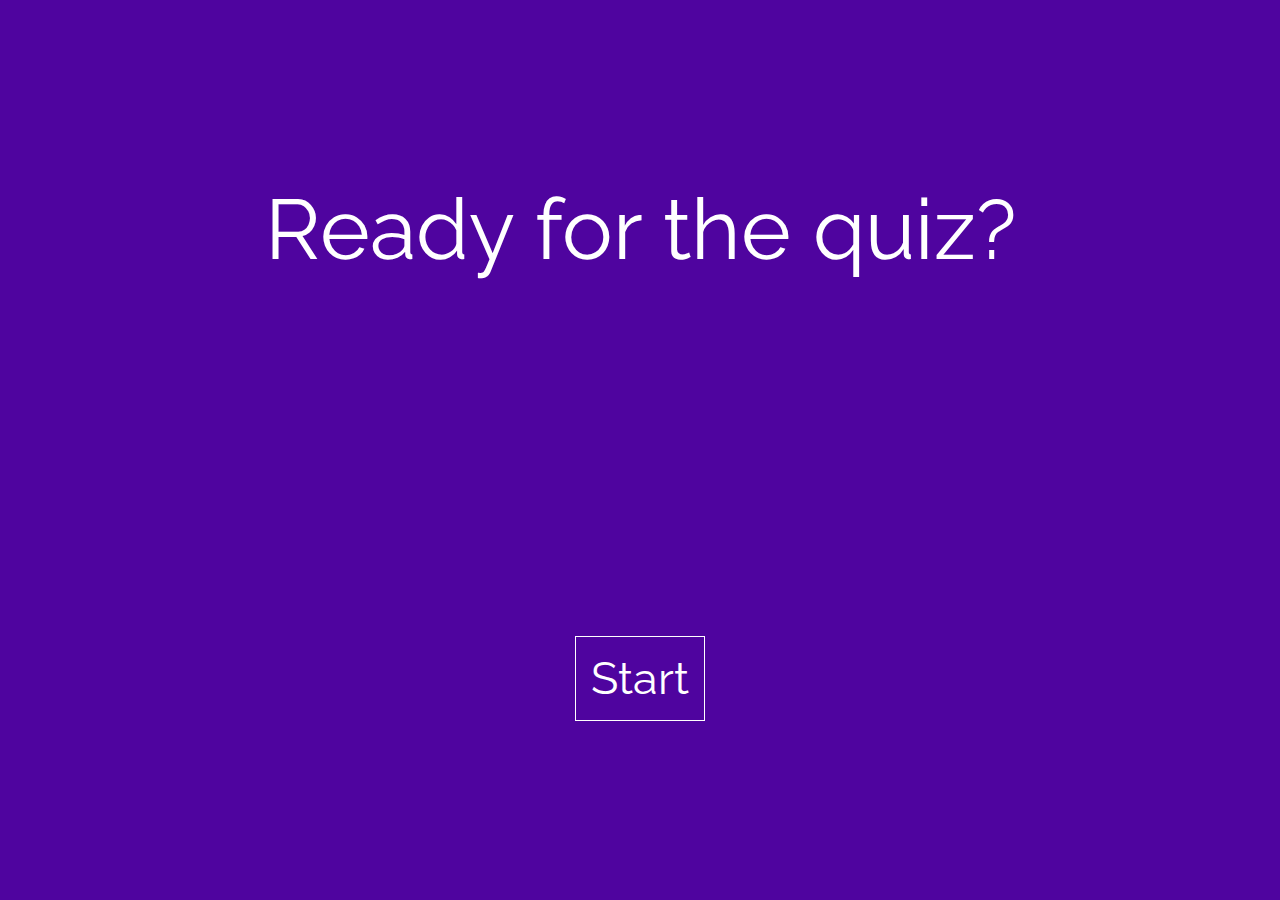
==== quiz.html @ c68d89b7 "Add files via upload" ====
<!DOCTYPE html>
<html lang="en">
<head>
    <meta charset="UTF-8">
    <meta http-equiv="X-UA-Compatible" content="IE=edge">
    <meta name="viewport" content="width=device-width, initial-scale=1.0">
    <link rel="stylesheet" href="quiz.css">
    <title>C++ QUIZ</title>
    <style>
          @import url('https://fonts.googleapis.com/css2?family=Indie+Flower&family=Merriweather+Sans:wght@800&family=Montserrat&family=Noto+Sans+JP&family=Oleo+Script+Swash+Caps&family=Raleway:wght@300;400&family=Roboto+Condensed:wght@700&family=Water+Brush&display=swap');
    </style>
</head>
<body >
    <div id="intro">
        <div id="start1">Ready for the quiz?</div>
        <div id="start2" onclick="q1()">Start</div>
    </div>
    <div id="q1" class="qs" class="display_none" >
        <div class="question">Who invented C++?</div>
        <div class="options">
        <li class="opt" onclick="q2()"> Dennis Ritchie</li>
        <li class="opt" onclick="q2()"> Ken Thompson</li>
        <li class="opt" onclick="q2()"> Brian Karnighan</li>
        <li class="opt" onclick="ans(),q2()" > Bjarne Stroustrup</li>
    </div>
  
    </div>
    <div id="q2" class="qs" class="display_none" >
        <div class="question">What is C++?</div>
        <div class="options">
        <li class="opt" onclick="q3()"> C++ is an object oriented programming language</li>
        <li class="opt" onclick="q3()"> C++ is a procedural programming language</li>
        <li class="opt" onclick="ans(),q3()"> C++ supports both procedural and object oriented programming language</li>
        <li class="opt" onclick="q3()" > C++ is a functional programming language</li>
    </div>
    </div>
    <div id="q3" class="qs" class="display_none" >
        <div class="question">Which is the correct syntax in C++?</div>
        <div class="options">
        <li class="opt" onclick="q4()"> #include[header-file-name]</li>
        <li class="opt" onclick="q4()"> #include"header-file-name"</li>
        <li class="opt" onclick="q4()"> #include< header-file-name.h></li>
        <li class="opt" onclick="ans(),q4()" > #include< header-file-name></li>
    </div>
    </div>
    <div id="q4" class="qs" class="display_none" >
        <div class="question">Which is used for comments in C++?</div>
        <div class="options">
        <li class="opt" onclick="ans(),q5()"> /*comment*/</li>
        <li class="opt" onclick="q5()"> //comment*/</li>
        <li class="opt" onclick="q5()"> //comment</li>
        <li class="opt" onclick="q5()" >both //comment and /*comment*/ </li>
    </div>
    </div>
    <div id="q5" class="qs" class="display_none" >
        <div class="question">Which user-defined header file extension used in C++?</div>
        <div class="options">
        <li class="opt" onclick="q6()">hg</li>
        <li class="opt" onclick="q6()"> cpp</li>
        <li class="opt" onclick="q6(),ans()"> h</li>
        <li class="opt" onclick="q6()" >hf </li>
    </div>
    </div>
    <div id="q6" class="qs" class="display_none" >
        <div class="question">Which of the following is a correct identifier in C++?</div>
        <div class="options">
        <li class="opt" onclick="q7()">VAR_1234</li>
        <li class="opt" onclick="q7()">$var_name</li>
        <li class="opt" onclick="q7()"> 7VARNAME</li>
        <li class="opt" onclick="q7(),ans()" >7var_name </li>
    </div>
    </div>
    <div id="q7" class="qs" class="display_none" >
        <div class="question">Which of the following is not a type of constructor in C++?</div>
        <div class="options">
        <li class="opt" onclick="q8()">Default Constructor</li>
        <li class="opt" onclick="q8()">Parametarized Constructor</li>
        <li class="opt" onclick="q8(),ans()">Copy Constructor</li>
        <li class="opt" onclick="q8()" >Friend Constructor </li>
    </div>
    </div>
    <div id="q8" class="qs" class="display_none" >
        <div class="question">Which of the following approach is used by C++?</div>
        <div class="options">
        <li class="opt" onclick="q9()">Left-Right</li>
        <li class="opt" onclick="q9()">Right-Left</li>
        <li class="opt" onclick="q9(),ans()">Bottom-Up</li>
        <li class="opt" onclick="q9()" >Top-Down </li>
    </div>
    </div>
    <div id="q9" class="qs" class="display_none" >
        <div class="question">Constants in C++ are also known as?</div>
        <div class="options">
        <li class="opt" onclick="q10()">Preprocessors</li>
        <li class="opt" onclick="q10(),ans()">Literals</li>
        <li class="opt" onclick="q10()">Const</li>
        <li class="opt" onclick="q10()" >None</li>
    </div>
    </div>
    <div id="q10" class="qs" class="display_none" >
        <div class="question">What a C++ class hold?</div>
        <div class="options">
        <li class="opt" onclick="result()">Functions</li>
        <li class="opt" onclick="result()">Data</li>
        <li class="opt" onclick="result()">Arrays</li>
        <li class="opt" onclick="ans(),result()" >Both Functions and Arrays</li>
    </div>
    </div>
    <div class="qs" id="result">
        <div id="declare">Your Score Out Of 10 is</div>
        <div id="score" ></div>
    </div>
    <script>
        
        // console.log("hello");
        function q1(){
            document.getElementById('intro').style.display="none";
            document.getElementById('q1').style.display="flex";
        }
        function q2(){
            document.getElementById('q1').style.display="none";
            document.getElementById('q2').style.display="flex";
        }
        function q3(){
            document.getElementById('q2').style.display="none";
            document.getElementById('q3').style.display="flex";
        }
        function q4(){
            document.getElementById('q3').style.display="none";
            document.getElementById('q4').style.display="flex";
        }
        function q5(){
            document.getElementById('q4').style.display="none";
            document.getElementById('q5').style.display="flex";
        }
        function q6(){
            document.getElementById('q5').style.display="none";
            document.getElementById('q6').style.display="flex";
        }
        function q7(){
            document.getElementById('q6').style.display="none";
            document.getElementById('q7').style.display="flex";
        }
        function q8(){
            document.getElementById('q7').style.display="none";
            document.getElementById('q8').style.display="flex";
        }
        function q9(){
            document.getElementById('q8').style.display="none";
            document.getElementById('q9').style.display="flex";
        }
        function q10(){
            document.getElementById('q9').style.display="none";
            document.getElementById('q10').style.display="flex";
        }
        let count=0;
        function ans(){
            count=count+1;
            console.log(count);
        }
        function result(){
            document.getElementById('q10').style.display="none";
            document.getElementById('result').style.display="flex";
            document.getElementById('score').innerHTML=count;

        }
    </script>
</body>
</html>
---- quiz.css ----
body{
    margin:0;
}

#intro{
    height: 100vh;
    width: 100vw;
    background-color: rgb(79, 4, 159);
    display: flex;
    flex-direction: column;
    justify-content: space-around;
    align-items:center;
    font-size: 10px;
}
#start1{
    
   font-size: 85px;
   color: white;
   font-family: 'Raleway', sans-serif; 
}
#start2{
   font-size: 45px;
    color: white;
     font-family: 'Raleway', sans-serif; 
     border: 1px solid white;
     padding: 15px;
     
}
#start2:hover{
    background-color:white ;
    color:black;
}
.qs{
    height: 100vh;
    width: 100vw;
    background-color: rgb(79, 4, 159);
    display: flex;
    flex-direction: column;
    justify-content: space-around;
    align-items:center;
    font-size: 10px;
}
.question{
    font-size: 85px;
    color: white;
    font-family: 'Raleway', sans-serif; 
    display: flex;
    justify-content: center;
    box-sizing: border-box;
}
.options{
    display: flex;
    flex-direction: column;
    list-style: none;
    flex-wrap: wrap;
    

}
.opt{
    color: white;
    font-size: 30px;
    letter-spacing: 7px;
    margin-top: 25px;
    border-radius: 20px;
    /* display: block; */
    padding: 15px;
    width: 50vw;
    display: flex;
    justify-content: center;
}
.opt:hover{
    border: 1px solid white;
    border-radius: 20px;
    background-color: white;
    color: black;
}
#q1{
    display: none;
}
#q2{
    display: none;
}
#q3{
    display: none;
}
#q4{
    display: none;
}
#q5{
    display: none;
}
#q6{
    display: none;
}
#q7{
    display: none;
}
#q8{
    display: none;
}
#q9{
    display: none;
}
#q10{
    display: none;
}
#result{
    display: none;

}
#declare{
    
    font-size: 85px;
    color: white;
    font-family: 'Raleway', sans-serif; 
 }
 #score{
    font-size:100px;
     color: white;
      font-family: 'Raleway', sans-serif; 
      
      
      
 }
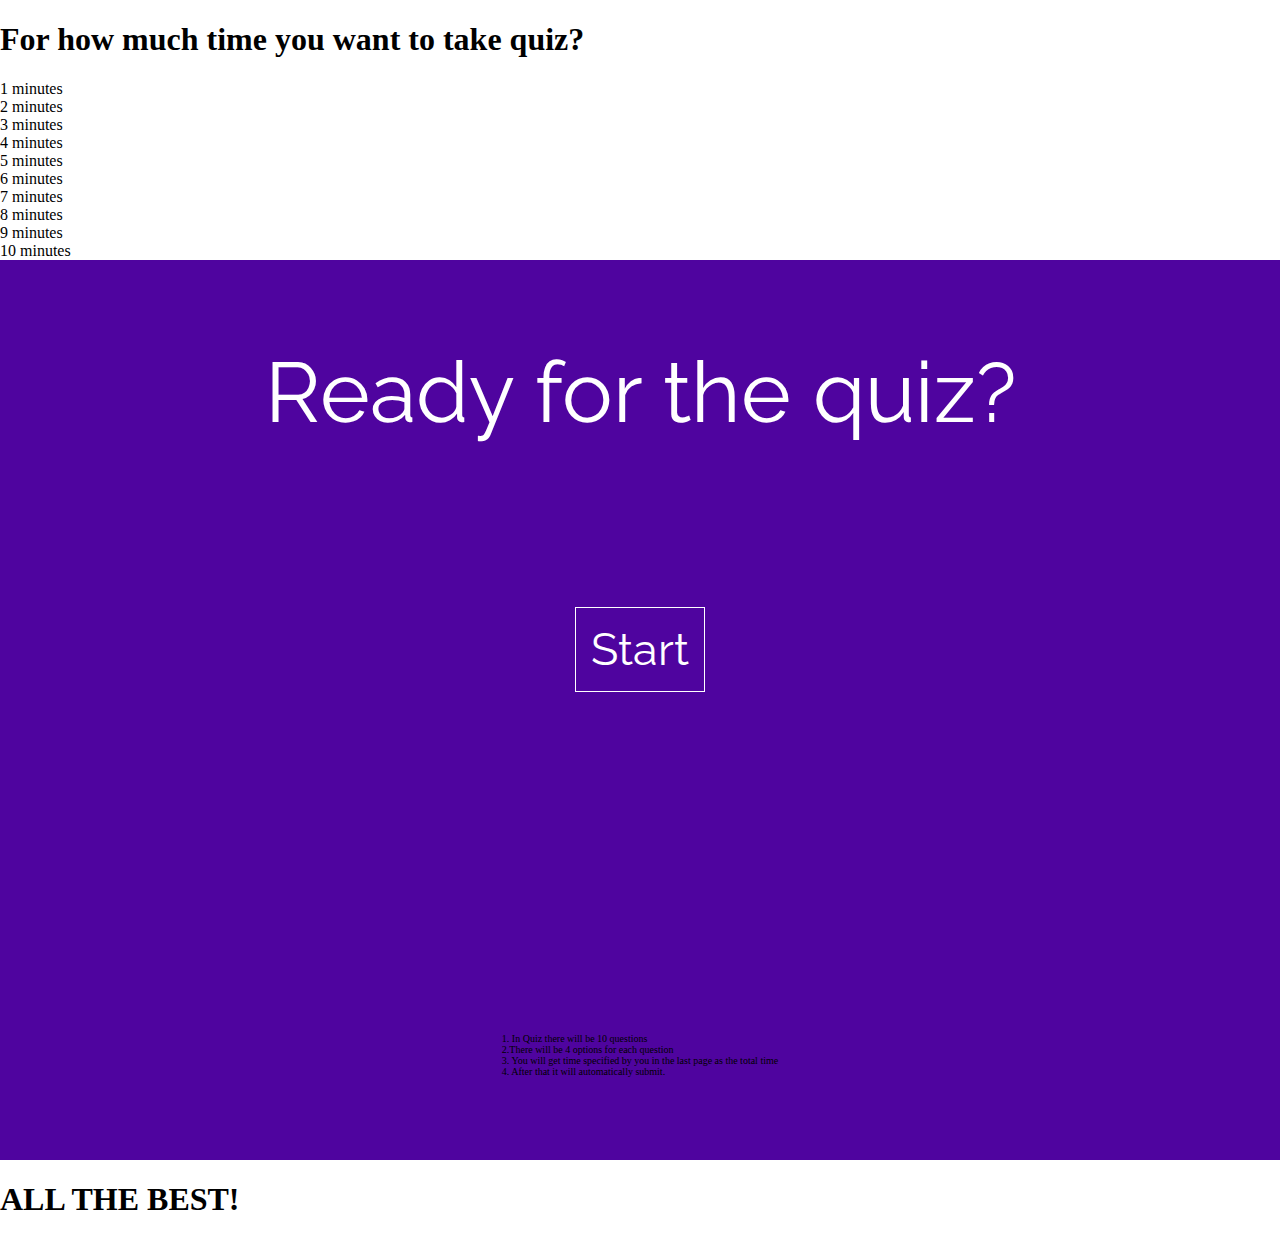
==== commit 9748daec: "Update quiz.html" ====
--- a/quiz.html
+++ b/quiz.html
@@ -1,5 +1,6 @@
 <!DOCTYPE html>
 <html lang="en">
+
 <head>
     <meta charset="UTF-8">
     <meta http-equiv="X-UA-Compatible" content="IE=edge">
@@ -7,163 +8,334 @@
     <link rel="stylesheet" href="quiz.css">
     <title>C++ QUIZ</title>
     <style>
-          @import url('https://fonts.googleapis.com/css2?family=Indie+Flower&family=Merriweather+Sans:wght@800&family=Montserrat&family=Noto+Sans+JP&family=Oleo+Script+Swash+Caps&family=Raleway:wght@300;400&family=Roboto+Condensed:wght@700&family=Water+Brush&display=swap');
+        @import url('https://fonts.googleapis.com/css2?family=Indie+Flower&family=Merriweather+Sans:wght@800&family=Montserrat&family=Noto+Sans+JP&family=Oleo+Script+Swash+Caps&family=Raleway:wght@300;400&family=Roboto+Condensed:wght@700&family=Water+Brush&display=swap');
     </style>
 </head>
-<body >
+
+<body>
+    <div id="time">
+        <h1>For how much time you want to take quiz?</h1>
+        <div id="options">
+            <div class="opti" onclick="t1(),intro()">1 minutes</div>
+            <div class="opti" onclick="t2(),intro()">2 minutes</div>
+            <div class="opti" onclick="t3(),intro()">3 minutes</div>
+            <div class="opti" onclick="t4(),intro()">4 minutes</div>
+            <div class="opti" onclick="t5(),intro()">5 minutes</div>
+            <div class="opti" onclick="t6(),intro()">6 minutes</div>
+            <div class="opti" onclick="t7(),intro()">7 minutes</div>
+            <div class="opti" onclick="t8(),intro()">8 minutes</div>
+            <div class="opti" onclick="t9(),intro()">9 minutes</div>
+            <div class="opti" onclick="t10(),intro()">10 minutes</div>
+        </div>
+    </div>
     <div id="intro">
         <div id="start1">Ready for the quiz?</div>
-        <div id="start2" onclick="q1()">Start</div>
-    </div>
-    <div id="q1" class="qs" class="display_none" >
+        <div id="start2" onclick="greet()">Start</div>
+        <div id="instructions" onclick="brief()">
+            <img src="qm.jpg" alt="" id="inst_img">
+        </div>
+
+        <div id="instr">
+            1. In Quiz there will be 10 questions <br>2.There will be 4 options for each question <br>3. You will get
+            time specified by you in the last page as the total time <br> 4. After that it will automatically submit.
+        </div>
+    </div>
+    <div id="greet" >
+        <h1>
+            ALL THE BEST!
+        </h1>
+    </div>
+    <div id="q1" class="qs" class="display_none">
         <div class="question">Who invented C++?</div>
         <div class="options">
-        <li class="opt" onclick="q2()"> Dennis Ritchie</li>
-        <li class="opt" onclick="q2()"> Ken Thompson</li>
-        <li class="opt" onclick="q2()"> Brian Karnighan</li>
-        <li class="opt" onclick="ans(),q2()" > Bjarne Stroustrup</li>
-    </div>
-  
-    </div>
-    <div id="q2" class="qs" class="display_none" >
+            <li class="opt" onclick="q2()"> Dennis Ritchie</li>
+            <li class="opt" onclick="q2()"> Ken Thompson</li>
+            <li class="opt" onclick="q2()"> Brian Karnighan</li>
+            <li class="opt" onclick="ans(),q2()"> Bjarne Stroustrup</li>
+        </div>
+    </div>
+
+
+
+    <div id="q2" class="qs" class="display_none">
+
         <div class="question">What is C++?</div>
         <div class="options">
-        <li class="opt" onclick="q3()"> C++ is an object oriented programming language</li>
-        <li class="opt" onclick="q3()"> C++ is a procedural programming language</li>
-        <li class="opt" onclick="ans(),q3()"> C++ supports both procedural and object oriented programming language</li>
-        <li class="opt" onclick="q3()" > C++ is a functional programming language</li>
-    </div>
-    </div>
-    <div id="q3" class="qs" class="display_none" >
+            <li class="opt" onclick="q3()"> C++ is an object oriented programming language</li>
+            <li class="opt" onclick="q3()"> C++ is a procedural programming language</li>
+            <li class="opt" onclick="ans(),q3()"> C++ supports both procedural and object oriented programming language
+            </li>
+            <li class="opt" onclick="q3()"> C++ is a functional programming language</li>
+        </div>
+    </div>
+    <div id="q3" class="qs" class="display_none">
+
         <div class="question">Which is the correct syntax in C++?</div>
         <div class="options">
-        <li class="opt" onclick="q4()"> #include[header-file-name]</li>
-        <li class="opt" onclick="q4()"> #include"header-file-name"</li>
-        <li class="opt" onclick="q4()"> #include< header-file-name.h></li>
-        <li class="opt" onclick="ans(),q4()" > #include< header-file-name></li>
-    </div>
-    </div>
-    <div id="q4" class="qs" class="display_none" >
+            <li class="opt" onclick="q4()"> #include[header-file-name]</li>
+            <li class="opt" onclick="q4()"> #include"header-file-name"</li>
+            <li class="opt" onclick="q4()"> #include< header-file-name.h>
+            </li>
+            <li class="opt" onclick="ans(),q4()"> #include< header-file-name>
+            </li>
+        </div>
+    </div>
+    <div id="q4" class="qs" class="display_none">
+
         <div class="question">Which is used for comments in C++?</div>
         <div class="options">
-        <li class="opt" onclick="ans(),q5()"> /*comment*/</li>
-        <li class="opt" onclick="q5()"> //comment*/</li>
-        <li class="opt" onclick="q5()"> //comment</li>
-        <li class="opt" onclick="q5()" >both //comment and /*comment*/ </li>
-    </div>
-    </div>
-    <div id="q5" class="qs" class="display_none" >
+            <li class="opt" onclick="ans(),q5()"> /*comment*/</li>
+            <li class="opt" onclick="q5()"> //comment*/</li>
+            <li class="opt" onclick="q5()"> //comment</li>
+            <li class="opt" onclick="q5()">both //comment and /*comment*/ </li>
+        </div>
+    </div>
+    <div id="q5" class="qs" class="display_none">
+
         <div class="question">Which user-defined header file extension used in C++?</div>
         <div class="options">
-        <li class="opt" onclick="q6()">hg</li>
-        <li class="opt" onclick="q6()"> cpp</li>
-        <li class="opt" onclick="q6(),ans()"> h</li>
-        <li class="opt" onclick="q6()" >hf </li>
-    </div>
-    </div>
-    <div id="q6" class="qs" class="display_none" >
+            <li class="opt" onclick="q6()">hg</li>
+            <li class="opt" onclick="q6()"> cpp</li>
+            <li class="opt" onclick="q6(),ans()"> h</li>
+            <li class="opt" onclick="q6()">hf </li>
+        </div>
+    </div>
+    <div id="q6" class="qs" class="display_none">
+
         <div class="question">Which of the following is a correct identifier in C++?</div>
         <div class="options">
-        <li class="opt" onclick="q7()">VAR_1234</li>
-        <li class="opt" onclick="q7()">$var_name</li>
-        <li class="opt" onclick="q7()"> 7VARNAME</li>
-        <li class="opt" onclick="q7(),ans()" >7var_name </li>
-    </div>
-    </div>
-    <div id="q7" class="qs" class="display_none" >
+            <li class="opt" onclick="q7()">VAR_1234</li>
+            <li class="opt" onclick="q7()">$var_name</li>
+            <li class="opt" onclick="q7()"> 7VARNAME</li>
+            <li class="opt" onclick="q7(),ans()">7var_name </li>
+        </div>
+    </div>
+    <div id="q7" class="qs" class="display_none">
+
         <div class="question">Which of the following is not a type of constructor in C++?</div>
         <div class="options">
-        <li class="opt" onclick="q8()">Default Constructor</li>
-        <li class="opt" onclick="q8()">Parametarized Constructor</li>
-        <li class="opt" onclick="q8(),ans()">Copy Constructor</li>
-        <li class="opt" onclick="q8()" >Friend Constructor </li>
-    </div>
-    </div>
-    <div id="q8" class="qs" class="display_none" >
+            <li class="opt" onclick="q8()">Default Constructor</li>
+            <li class="opt" onclick="q8()">Parametarized Constructor</li>
+            <li class="opt" onclick="q8(),ans()">Copy Constructor</li>
+            <li class="opt" onclick="q8()">Friend Constructor </li>
+        </div>
+    </div>
+    <div id="q8" class="qs" class="display_none">
+
         <div class="question">Which of the following approach is used by C++?</div>
         <div class="options">
-        <li class="opt" onclick="q9()">Left-Right</li>
-        <li class="opt" onclick="q9()">Right-Left</li>
-        <li class="opt" onclick="q9(),ans()">Bottom-Up</li>
-        <li class="opt" onclick="q9()" >Top-Down </li>
-    </div>
-    </div>
-    <div id="q9" class="qs" class="display_none" >
+            <li class="opt" onclick="q9()">Left-Right</li>
+            <li class="opt" onclick="q9()">Right-Left</li>
+            <li class="opt" onclick="q9(),ans()">Bottom-Up</li>
+            <li class="opt" onclick="q9()">Top-Down </li>
+        </div>
+    </div>
+    <div id="q9" class="qs" class="display_none">
+
         <div class="question">Constants in C++ are also known as?</div>
         <div class="options">
-        <li class="opt" onclick="q10()">Preprocessors</li>
-        <li class="opt" onclick="q10(),ans()">Literals</li>
-        <li class="opt" onclick="q10()">Const</li>
-        <li class="opt" onclick="q10()" >None</li>
-    </div>
-    </div>
-    <div id="q10" class="qs" class="display_none" >
+            <li class="opt" onclick="q10()">Preprocessors</li>
+            <li class="opt" onclick="q10(),ans()">Literals</li>
+            <li class="opt" onclick="q10()">Const</li>
+            <li class="opt" onclick="q10()">None</li>
+        </div>
+    </div>
+    <div id="q10" class="qs" class="display_none">
+
         <div class="question">What a C++ class hold?</div>
         <div class="options">
-        <li class="opt" onclick="result()">Functions</li>
-        <li class="opt" onclick="result()">Data</li>
-        <li class="opt" onclick="result()">Arrays</li>
-        <li class="opt" onclick="ans(),result()" >Both Functions and Arrays</li>
-    </div>
+            <li class="opt" onclick="result()">Functions</li>
+            <li class="opt" onclick="result()">Data</li>
+            <li class="opt" onclick="result()">Arrays</li>
+            <li class="opt" onclick="ans(),result()">Both Functions and Arrays</li>
+        </div>
     </div>
     <div class="qs" id="result">
         <div id="declare">Your Score Out Of 10 is</div>
-        <div id="score" ></div>
-    </div>
+        <div id="score"></div>
+        <div id="rxn"></div>
+    </div>
+
     <script>
-        
+        let flag;
+        function t1() {
+            flag = (1 * 60 * 1000);
+            console.log(flag);
+        }
+        function t2() {
+            flag = (2 * 60 * 1000);
+        }
+        function t3() {
+            flag = (3 * 60 * 1000);
+        }
+        function t4() {
+            flag = (4 * 60 * 1000);
+        }
+        function t5() {
+            flag = (5 * 60 * 1000);
+        }
+        function t6() {
+            flag = (6 * 60 * 1000);
+        }
+        function t7() {
+            flag = (7 * 60 * 1000);
+        }
+        function t8() {
+            flag = (8 * 60 * 1000);
+        }
+        function t9() {
+            flag = (9 * 60 * 1000);
+        }
+        function t10() {
+            flag = (10 * 60 * 1000);
+        }
+        //   function auto(){
+        // setTimeout(submit(),flag);
+        //   }
+        function submit() {
+            document.getElementById('time').style.display = "none";
+            document.getElementById('intro').style.display = "none";
+            document.getElementById('q1').style.display = "none";
+            document.getElementById('q2').style.display = "none";
+            document.getElementById('q3').style.display = "none";
+            document.getElementById('q4').style.display = "none";
+            document.getElementById('q5').style.display = "none";
+            document.getElementById('q6').style.display = "none";
+            document.getElementById('q7').style.display = "none";
+            document.getElementById('q8').style.display = "none";
+            document.getElementById('q9').style.display = "none";
+            document.getElementById('q10').style.display = "none";
+            document.getElementById('score').innerHTML = count;
+            document.getElementById('result').style.display = "flex";
+            if(count>=7){
+                document.getElementById('rxn').innerHTML=con;
+            }
+            else if(count==5 || count==6){
+                 document.getElementById('rxn').innerHTML=keep;
+            }
+            else if(count<5){
+                 document.getElementById('rxn').innerHTML=oop;
+            }
+        }
         // console.log("hello");
-        function q1(){
-            document.getElementById('intro').style.display="none";
-            document.getElementById('q1').style.display="flex";
-        }
-        function q2(){
-            document.getElementById('q1').style.display="none";
-            document.getElementById('q2').style.display="flex";
-        }
-        function q3(){
-            document.getElementById('q2').style.display="none";
-            document.getElementById('q3').style.display="flex";
-        }
-        function q4(){
-            document.getElementById('q3').style.display="none";
-            document.getElementById('q4').style.display="flex";
-        }
-        function q5(){
-            document.getElementById('q4').style.display="none";
-            document.getElementById('q5').style.display="flex";
-        }
-        function q6(){
-            document.getElementById('q5').style.display="none";
-            document.getElementById('q6').style.display="flex";
-        }
-        function q7(){
-            document.getElementById('q6').style.display="none";
-            document.getElementById('q7').style.display="flex";
-        }
-        function q8(){
-            document.getElementById('q7').style.display="none";
-            document.getElementById('q8').style.display="flex";
-        }
-        function q9(){
-            document.getElementById('q8').style.display="none";
-            document.getElementById('q9').style.display="flex";
-        }
-        function q10(){
-            document.getElementById('q9').style.display="none";
-            document.getElementById('q10').style.display="flex";
-        }
-        let count=0;
-        function ans(){
-            count=count+1;
+        let inst = document.getElementById('instr');
+        function brief() {
+            if (inst.style.display == "none") {
+                inst.style.display = "block";
+            }
+            else {
+                inst.style.display = "none";
+            }
+
+        }
+        function intro() {
+            document.getElementById('time').style.display = "none";
+            document.getElementById('intro').style.display = "flex";
+        }
+        function greet() {
+            document.getElementById('intro').style.display = "none";
+            document.getElementById('greet').style.display = "flex";
+            setTimeout(q1,3000);
+        }
+        function q1() {
+            setTimeout(submit, flag);
+            document.getElementById('greet').style.display = "none";
+            document.getElementById('q1').style.display = "flex";
+        }
+        function q2() {
+            document.getElementById('q1').style.display = "none";
+            document.getElementById('q2').style.display = "flex";
+        }
+        function q3() {
+            document.getElementById('q2').style.display = "none";
+            document.getElementById('q3').style.display = "flex";
+        }
+        function q4() {
+            document.getElementById('q3').style.display = "none";
+            document.getElementById('q4').style.display = "flex";
+        }
+        function q5() {
+            document.getElementById('q4').style.display = "none";
+            document.getElementById('q5').style.display = "flex";
+        }
+        function q6() {
+            document.getElementById('q5').style.display = "none";
+            document.getElementById('q6').style.display = "flex";
+        }
+        function q7() {
+            document.getElementById('q6').style.display = "none";
+            document.getElementById('q7').style.display = "flex";
+        }
+        function q8() {
+            document.getElementById('q7').style.display = "none";
+            document.getElementById('q8').style.display = "flex";
+        }
+        function q9() {
+            document.getElementById('q8').style.display = "none";
+            document.getElementById('q9').style.display = "flex";
+        }
+        function q10() {
+            document.getElementById('q9').style.display = "none";
+            document.getElementById('q10').style.display = "flex";
+        }
+        let count = 0;
+        function ans() {
+            count = count + 1;
             console.log(count);
-        }
-        function result(){
-            document.getElementById('q10').style.display="none";
-            document.getElementById('result').style.display="flex";
-            document.getElementById('score').innerHTML=count;
-
+        } 
+        let con="Congratulations!";
+        let keep="You Can Do Better!Keep it up!";
+        let oop="Oops!Better luck next time!";
+        function result() {
+            document.getElementById('q10').style.display = "none";
+            document.getElementById('result').style.display = "flex";
+            document.getElementById('score').innerHTML = count;
+            
+            if(count>=7){
+                document.getElementById('rxn').innerHTML=con;
+            }
+            else if(count==5 || count==6){
+                 document.getElementById('rxn').innerHTML=keep;
+            }
+            else if(count<5){
+                 document.getElementById('rxn').innerHTML=oop;
+            }
+
+        }
+        let [milliseconds, second, minute,] = [0, 0, 0];
+        let timerRef = document.querySelector('.mainTime');
+        let int = null;
+
+        function timer() {
+            if (int !== null) {
+                clearInterval(int);
+            }
+            int = setInterval(mainTime, 10);
+        }
+
+
+
+        function mainTime() {
+            milliseconds += 10;
+            if (milliseconds == 1000) {
+                milliseconds = 0;
+                second++;
+                if (second == 60) {
+                    second = 0;
+                    minute++;
+                    if (minute == 60) {
+                        minute = 0;
+                    }
+                }
+            }
+
+            let m = minute < 10 ? "0" + minute : minute;
+            let s = second < 10 ? "0" + second : second;
+            let ms = milliseconds < 10 ? "00" + milliseconds : milliseconds < 100 ? "0" + milliseconds : milliseconds;
+
+            timerRef.innerHTML = ` ${m} : ${s} : ${ms}`;
         }
     </script>
 </body>
-</html>+
+</html>
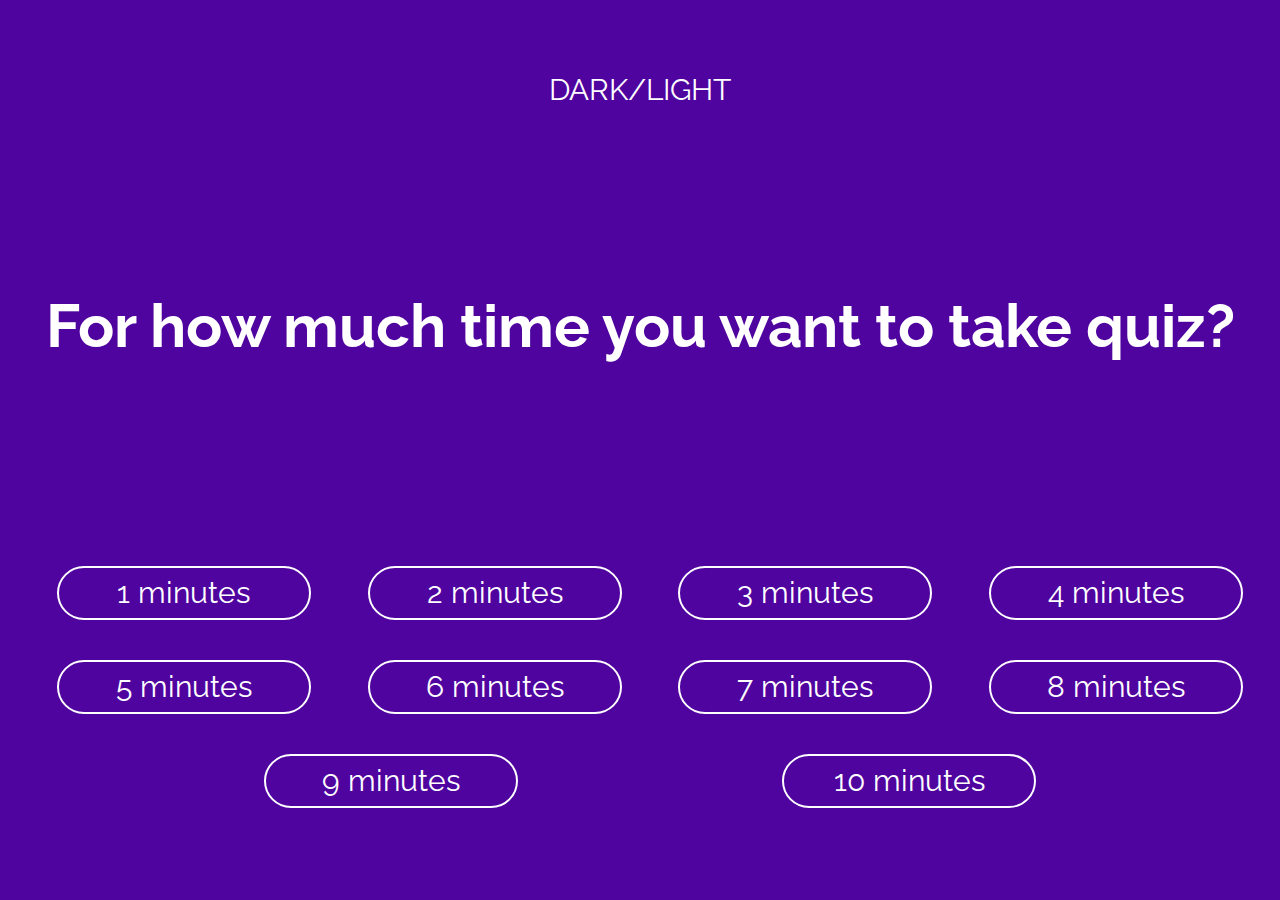
==== commit 7f13c47c: "Update quiz.html" ====
--- a/quiz.html
+++ b/quiz.html
@@ -14,6 +14,7 @@
 
 <body>
     <div id="time">
+        <div class="mode" onclick="dark()">DARK/LIGHT</div>
         <h1>For how much time you want to take quiz?</h1>
         <div id="options">
             <div class="opti" onclick="t1(),intro()">1 minutes</div>
@@ -29,10 +30,11 @@
         </div>
     </div>
     <div id="intro">
+        <div class="mode" onclick="dark()">DARK/LIGHT</div>
         <div id="start1">Ready for the quiz?</div>
         <div id="start2" onclick="greet()">Start</div>
         <div id="instructions" onclick="brief()">
-            <img src="qm.jpg" alt="" id="inst_img">
+            <img src="qms.jpg" alt="" id="inst_img">
         </div>
 
         <div id="instr">
@@ -40,12 +42,13 @@
             time specified by you in the last page as the total time <br> 4. After that it will automatically submit.
         </div>
     </div>
-    <div id="greet" >
+    <div id="greet">
         <h1>
             ALL THE BEST!
         </h1>
     </div>
     <div id="q1" class="qs" class="display_none">
+        <!-- <div class="mode" onclick="dark()">DARK/LIGHT</div> -->
         <div class="question">Who invented C++?</div>
         <div class="options">
             <li class="opt" onclick="q2()"> Dennis Ritchie</li>
@@ -58,7 +61,7 @@
 
 
     <div id="q2" class="qs" class="display_none">
-
+        <!-- <div class="mode" onclick="dark()">DARK/LIGHT</div> -->
         <div class="question">What is C++?</div>
         <div class="options">
             <li class="opt" onclick="q3()"> C++ is an object oriented programming language</li>
@@ -69,7 +72,7 @@
         </div>
     </div>
     <div id="q3" class="qs" class="display_none">
-
+        <!-- <div class="mode" onclick="dark()">DARK/LIGHT</div> -->
         <div class="question">Which is the correct syntax in C++?</div>
         <div class="options">
             <li class="opt" onclick="q4()"> #include[header-file-name]</li>
@@ -81,7 +84,7 @@
         </div>
     </div>
     <div id="q4" class="qs" class="display_none">
-
+        <!-- <div class="mode" onclick="dark()">DARK/LIGHT</div> -->
         <div class="question">Which is used for comments in C++?</div>
         <div class="options">
             <li class="opt" onclick="ans(),q5()"> /*comment*/</li>
@@ -91,7 +94,7 @@
         </div>
     </div>
     <div id="q5" class="qs" class="display_none">
-
+        <!-- <div class="mode" onclick="dark()">DARK/LIGHT</div> -->
         <div class="question">Which user-defined header file extension used in C++?</div>
         <div class="options">
             <li class="opt" onclick="q6()">hg</li>
@@ -101,7 +104,7 @@
         </div>
     </div>
     <div id="q6" class="qs" class="display_none">
-
+        <!-- <div class="mode" onclick="dark()">DARK/LIGHT</div> -->
         <div class="question">Which of the following is a correct identifier in C++?</div>
         <div class="options">
             <li class="opt" onclick="q7()">VAR_1234</li>
@@ -111,7 +114,7 @@
         </div>
     </div>
     <div id="q7" class="qs" class="display_none">
-
+        <!-- <div class="mode" onclick="dark()">DARK/LIGHT</div> -->
         <div class="question">Which of the following is not a type of constructor in C++?</div>
         <div class="options">
             <li class="opt" onclick="q8()">Default Constructor</li>
@@ -121,7 +124,7 @@
         </div>
     </div>
     <div id="q8" class="qs" class="display_none">
-
+        <!-- <div class="mode" onclick="dark()">DARK/LIGHT</div> -->
         <div class="question">Which of the following approach is used by C++?</div>
         <div class="options">
             <li class="opt" onclick="q9()">Left-Right</li>
@@ -131,7 +134,7 @@
         </div>
     </div>
     <div id="q9" class="qs" class="display_none">
-
+        <!-- <div class="mode" onclick="dark()">DARK/LIGHT</div> -->
         <div class="question">Constants in C++ are also known as?</div>
         <div class="options">
             <li class="opt" onclick="q10()">Preprocessors</li>
@@ -141,7 +144,7 @@
         </div>
     </div>
     <div id="q10" class="qs" class="display_none">
-
+        <!-- <div class="mode" onclick="dark()">DARK/LIGHT</div> -->
         <div class="question">What a C++ class hold?</div>
         <div class="options">
             <li class="opt" onclick="result()">Functions</li>
@@ -151,12 +154,41 @@
         </div>
     </div>
     <div class="qs" id="result">
+        <div class="mode" onclick="dark()">DARK/LIGHT</div>
         <div id="declare">Your Score Out Of 10 is</div>
         <div id="score"></div>
         <div id="rxn"></div>
     </div>
 
     <script>
+        let d = document.getElementById('time');
+        let san=0;
+         let gr = document.getElementById('greet');
+         let inro = document.getElementById('intro');
+         let res = document.getElementById('result');
+         let qs = document.getElementsByClassName('qs');
+         
+
+        function dark() {
+            console.log("js");
+            if (san==1) {
+                d.style.backgroundColor = "rgb(79, 4, 159)";
+                san=0;
+                 gr.style.backgroundColor = "rgb(79, 4, 159)";
+                 res.style.backgroundColor = "rgb(79, 4, 159)";
+                 inro.style.backgroundColor = "rgb(79, 4, 159)";
+                 qs.style.backgroundColor = "rgb(79, 4, 159)";
+            }
+            else {
+                d.style.backgroundColor = "black";
+                san=1;
+                 gr.style.backgroundColor = "black";
+                 res.style.backgroundColor = "black";
+                 inro.style.backgroundColor = "black";
+                 qs.style.backgroundColor = "black";
+                 
+            }
+        }
         let flag;
         function t1() {
             flag = (1 * 60 * 1000);
@@ -207,14 +239,14 @@
             document.getElementById('q10').style.display = "none";
             document.getElementById('score').innerHTML = count;
             document.getElementById('result').style.display = "flex";
-            if(count>=7){
-                document.getElementById('rxn').innerHTML=con;
-            }
-            else if(count==5 || count==6){
-                 document.getElementById('rxn').innerHTML=keep;
-            }
-            else if(count<5){
-                 document.getElementById('rxn').innerHTML=oop;
+            if (count >= 7) {
+                document.getElementById('rxn').innerHTML = con;
+            }
+            else if (count == 5 || count == 6) {
+                document.getElementById('rxn').innerHTML = keep;
+            }
+            else if (count < 5) {
+                document.getElementById('rxn').innerHTML = oop;
             }
         }
         // console.log("hello");
@@ -235,10 +267,13 @@
         function greet() {
             document.getElementById('intro').style.display = "none";
             document.getElementById('greet').style.display = "flex";
-            setTimeout(q1,3000);
+            setTimeout(q1, 3000);
         }
         function q1() {
             setTimeout(submit, flag);
+            if(san==1){
+                alert("You can give quiz only in light mode!");
+            }
             document.getElementById('greet').style.display = "none";
             document.getElementById('q1').style.display = "flex";
         }
@@ -282,23 +317,23 @@
         function ans() {
             count = count + 1;
             console.log(count);
-        } 
-        let con="Congratulations!";
-        let keep="You Can Do Better!Keep it up!";
-        let oop="Oops!Better luck next time!";
+        }
+        let con = "Congratulations!";
+        let keep = "You Can Do Better!Keep it up!";
+        let oop = "Oops!Better luck next time!";
         function result() {
             document.getElementById('q10').style.display = "none";
             document.getElementById('result').style.display = "flex";
             document.getElementById('score').innerHTML = count;
-            
-            if(count>=7){
-                document.getElementById('rxn').innerHTML=con;
-            }
-            else if(count==5 || count==6){
-                 document.getElementById('rxn').innerHTML=keep;
-            }
-            else if(count<5){
-                 document.getElementById('rxn').innerHTML=oop;
+
+            if (count >= 7) {
+                document.getElementById('rxn').innerHTML = con;
+            }
+            else if (count == 5 || count == 6) {
+                document.getElementById('rxn').innerHTML = keep;
+            }
+            else if (count < 5) {
+                document.getElementById('rxn').innerHTML = oop;
             }
 
         }
--- a/quiz.css
+++ b/quiz.css
@@ -1,12 +1,59 @@
 body{
     margin:0;
 }
-
+#time{
+    height: 100vh;
+    /* margin: 0; */
+    width: 100vw;
+    background-color: rgb(79, 4, 159);
+     flex-direction: column;
+     display: flex;
+     justify-content: space-around;
+    align-items:center;
+    color: white;
+    font-size: 30px;
+    font-family: 'Raleway', sans-serif; 
+}
+#greet{
+    height: 100vh;
+    margin: 0;
+    width: 100vw;
+    background-color: rgb(79, 4, 159);
+    display: none;
+    justify-content: center;
+    align-items: center;
+    font-size: 85px;
+    color: white;
+    font-family: 'Raleway', sans-serif; 
+}
+.opti{
+    width: 250px;
+    border-radius: 40px;
+    height: 50px;
+    margin: 20px;
+    border: 2px solid white;
+    display: flex;
+    justify-content: center;
+    align-items: center;
+}
+.opti:hover{
+    background-color:white ;
+    color:black;
+}
+#options{
+    display: flex;
+    margin-left: 20px;
+    flex-direction: row;
+    justify-content: space-evenly;
+    flex-wrap: wrap;
+    align-items: center;
+    
+}
 #intro{
     height: 100vh;
     width: 100vw;
     background-color: rgb(79, 4, 159);
-    display: flex;
+    display: none;
     flex-direction: column;
     justify-content: space-around;
     align-items:center;
@@ -121,4 +168,65 @@
       
       
       
- }+ }
+ #rxn{
+    font-size:85px;
+     color: white;
+      font-family: 'Raleway', sans-serif; 
+      
+      
+      
+ }
+ #mainstopwatch{
+    width: 400px;
+    height: 5vh;
+    margin:10px auto;
+    /* padding:60px 50px 10px; */
+    text-align:center;
+    font-size: 40px;
+    background: rgb(79, 4, 159);
+    /* box-shadow: 15px 15px 30px #afafaf,-15px -15px 30px #ffffff; */
+    border-radius:40px;
+    background: rgb(79, 4, 159);
+    /* box-shadow:6px -6px 8px #9d9d9d, -6px 6px 8px #ffffff; */
+  
+  }
+  #mainstopwatch span{
+    background: #c7e0f8;
+    color:#0776de;
+    padding:10px;
+    width:55px;
+    margin:3px;
+    display:inline-block;
+    background:#e0e0e0;
+    box-shadow:6px -6px 8px #9d9d9d, -6px 6px 8px #ffffff;
+  }
+ #instructions{
+    height: 40px;
+    width: 40px;
+    position: absolute;
+    top: 20px;
+    right: 30px;
+    /* display: none; */
+ }
+ #instr{
+    border: 5px solid white;
+    background-color: black;
+    color: white;
+    border-radius: 30px;
+    padding: 15px;
+    box-sizing: border-box;
+    height: 340px;
+    line-height: 20px;
+    letter-spacing: 2px;
+    width: 220px;
+    position: absolute;
+    font-size: 20px;
+    display: none;
+    top: 45px;
+    right: 65px;
+ }
+ #inst_img{
+    height: 45px;
+    width: 45px;
+ }
